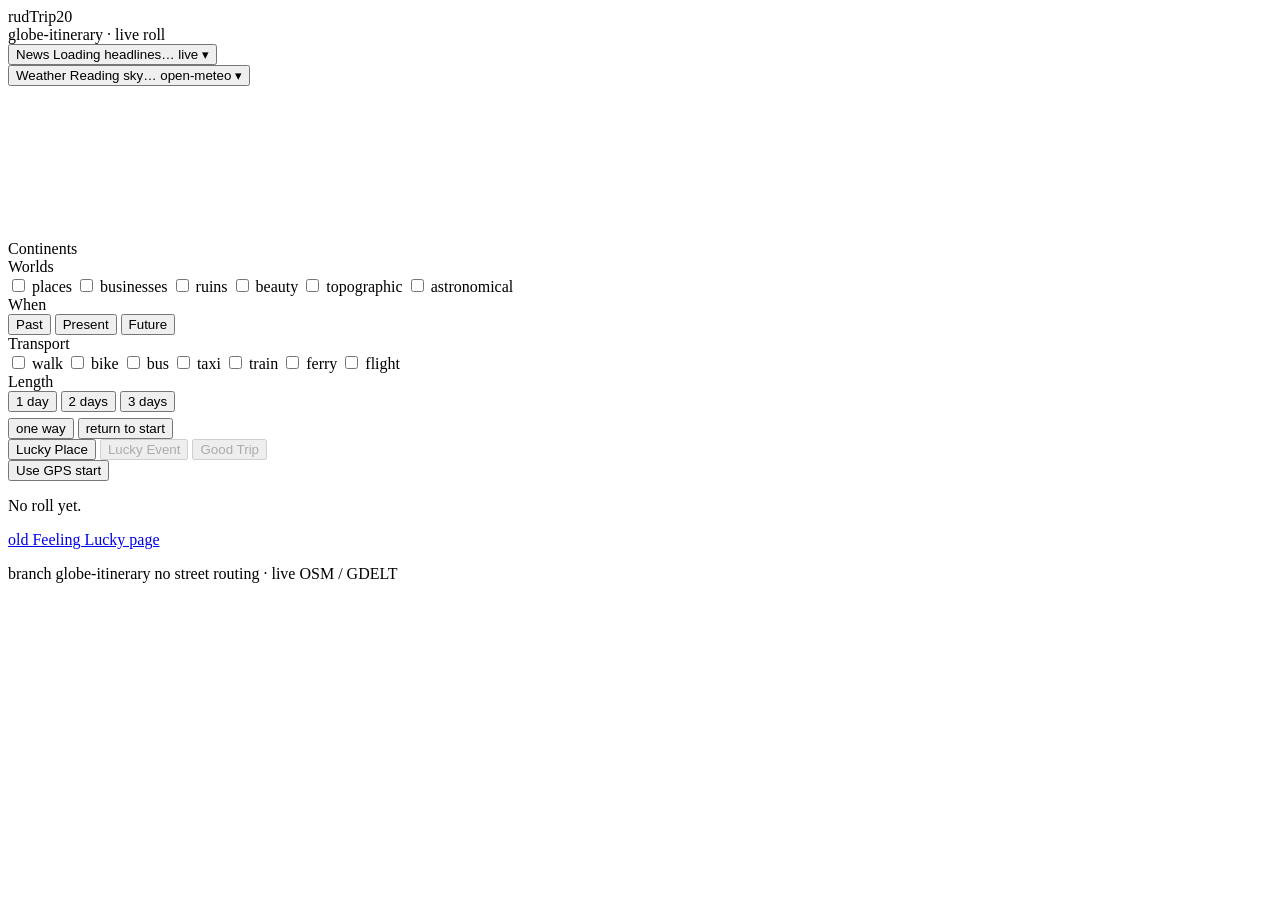
==== globe.html @ 2996060b "Add globe + itinerary shell; keep old index as entry" ====
<!DOCTYPE html>
<html lang="en">
<head>
  <meta charset="UTF-8" />
  <meta name="viewport" content="width=device-width, initial-scale=1" />
  <title>rudTrip20 · globe</title>
  <link rel="manifest" href="manifest.webmanifest" />
  <link rel="preconnect" href="https://fonts.googleapis.com" />
  <link rel="preconnect" href="https://fonts.gstatic.com" crossorigin />
  <link href="https://fonts.googleapis.com/css2?family=IBM+Plex+Mono:wght@400;500&family=IBM+Plex+Sans:wght@400;500;600&display=swap" rel="stylesheet" />
  <link rel="stylesheet" href="css/app.css" />
</head>
<body>
  <header class="app-header">
    <div class="mark">rud<span>Trip20</span></div>
    <div class="mode">globe-itinerary · live roll</div>
  </header>

  <section class="bar" id="news-bar">
    <button class="bar-head" type="button">
      <span class="bar-label">News</span>
      <span class="bar-summary" id="news-summary">Loading headlines…</span>
      <span class="bar-meta" id="news-meta">live</span>
      <span class="chev">▾</span>
    </button>
    <div class="bar-body" id="news-body"></div>
  </section>

  <section class="bar" id="weather-bar">
    <button class="bar-head" type="button">
      <span class="bar-label">Weather</span>
      <span class="bar-summary" id="wx-summary">Reading sky…</span>
      <span class="bar-meta">open-meteo</span>
      <span class="chev">▾</span>
    </button>
    <div class="bar-body" id="wx-body"></div>
  </section>

  <main class="stage">
    <div class="globe-wrap">
      <svg id="globe" role="img" aria-label="Continent globe"></svg>
    </div>
    <aside class="side">
      <div>
        <div class="group-title">Continents</div>
        <div class="ticks" id="continent-ticks"></div>
      </div>
      <div id="region-block" hidden>
        <div class="group-title" id="region-title">Regions</div>
        <div class="ticks" id="region-ticks"></div>
      </div>
      <div>
        <div class="group-title">Worlds</div>
        <div class="ticks" id="world-ticks">
          <label><input type="checkbox" data-key="places"> places</label>
          <label><input type="checkbox" data-key="businesses"> businesses</label>
          <label><input type="checkbox" data-key="ruins"> ruins</label>
          <label><input type="checkbox" data-key="beauty"> beauty</label>
          <label><input type="checkbox" data-key="topographic"> topographic</label>
          <label><input type="checkbox" data-key="astronomical"> astronomical</label>
        </div>
      </div>
      <div>
        <div class="group-title">When</div>
        <div class="days">
          <button data-era="past" type="button">Past</button>
          <button class="on" data-era="present" type="button">Present</button>
          <button data-era="future" type="button">Future</button>
        </div>
      </div>
      <div>
        <div class="group-title">Transport</div>
        <div class="ticks" id="mode-ticks">
          <label><input type="checkbox" data-key="walk"> walk</label>
          <label><input type="checkbox" data-key="bike"> bike</label>
          <label><input type="checkbox" data-key="bus"> bus</label>
          <label><input type="checkbox" data-key="taxi"> taxi</label>
          <label><input type="checkbox" data-key="train"> train</label>
          <label><input type="checkbox" data-key="ferry"> ferry</label>
          <label><input type="checkbox" data-key="flight"> flight</label>
        </div>
      </div>
      <div>
        <div class="group-title">Length</div>
        <div class="days">
          <button class="on" data-days="1" type="button">1 day</button>
          <button data-days="2" type="button">2 days</button>
          <button data-days="3" type="button">3 days</button>
        </div>
        <div class="dir days" style="margin-top:.4rem">
          <button class="on" data-dir="one" type="button">one way</button>
          <button data-dir="return" type="button">return to start</button>
        </div>
      </div>
      <div class="lucky-row">
        <button class="lucky on" id="lucky-place" type="button">Lucky Place</button>
        <button class="lucky" type="button" disabled>Lucky Event</button>
        <button class="lucky" type="button" disabled>Good Trip</button>
      </div>
      <button class="lucky" id="gps-btn" type="button">Use GPS start</button>
      <p class="status" id="status"></p>
      <div class="target-name" id="target-name">No roll yet.</div>
      <div class="target-loc" id="target-loc"></div>
      <div class="chain" id="chain"></div>
      <p class="legacy"><a href="index.html">old Feeling Lucky page</a></p>
    </aside>
  </main>

  <footer class="app-footer">
    <span>branch globe-itinerary</span>
    <span>no street routing · live OSM / GDELT</span>
  </footer>

  <script src="search-engine.js"></script>
  <script type="module" src="js/app.js"></script>
</body>
</html>
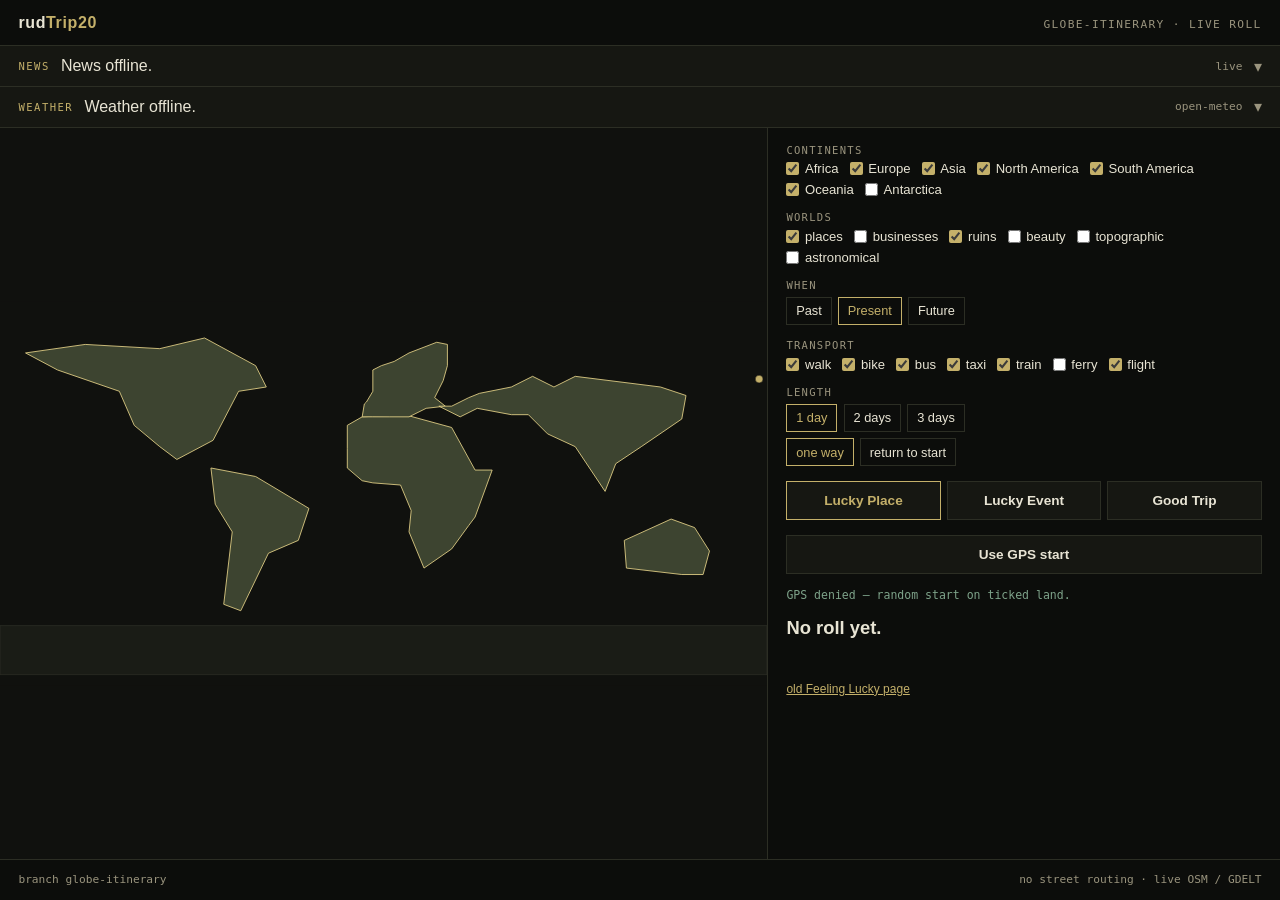
==== commit 31774463: "Enable Lucky Event and Good Trip buttons" ====
--- a/globe.html
+++ b/globe.html
@@ -93,9 +93,9 @@
         </div>
       </div>
       <div class="lucky-row">
-        <button class="lucky on" id="lucky-place" type="button">Lucky Place</button>
-        <button class="lucky" type="button" disabled>Lucky Event</button>
-        <button class="lucky" type="button" disabled>Good Trip</button>
+        <button class="lucky on" id="lucky-place" data-lucky="place" type="button">Lucky Place</button>
+        <button class="lucky" id="lucky-event" data-lucky="event" type="button">Lucky Event</button>
+        <button class="lucky" id="lucky-trip" data-lucky="trip" type="button">Good Trip</button>
       </div>
       <button class="lucky" id="gps-btn" type="button">Use GPS start</button>
       <p class="status" id="status"></p>
--- a/css/app.css
+++ b/css/app.css
@@ -0,0 +1,74 @@
+:root {
+  --bg: #0c0d0b;
+  --panel: #161712;
+  --panel-2: #1e2018;
+  --ink: #e8e4d4;
+  --muted: #9a947e;
+  --line: #2c2e24;
+  --accent: #c4b06a;
+  --accent-2: #7ea38a;
+  --warn: #c47a4a;
+  --font: "IBM Plex Sans", "Segoe UI", sans-serif;
+  --mono: "IBM Plex Mono", ui-monospace, monospace;
+}
+* { box-sizing: border-box; margin: 0; padding: 0; }
+html, body { min-height: 100%; background: var(--bg); color: var(--ink); font-family: var(--font); }
+body { display: flex; flex-direction: column; min-height: 100vh; }
+button { font: inherit; color: inherit; background: none; border: 0; cursor: pointer; }
+a { color: var(--accent); }
+.app-header, .app-footer {
+  display: flex; align-items: baseline; justify-content: space-between; gap: 1rem;
+  padding: 0.85rem 1.15rem; border-bottom: 1px solid var(--line);
+}
+.app-footer { border-bottom: 0; border-top: 1px solid var(--line); font-family: var(--mono); font-size: 0.7rem; color: var(--muted); }
+.mark { font-weight: 600; letter-spacing: 0.04em; }
+.mark span { color: var(--accent); }
+.mode { font-family: var(--mono); font-size: 0.7rem; color: var(--muted); letter-spacing: 0.12em; text-transform: uppercase; }
+.bar { border-bottom: 1px solid var(--line); background: var(--panel); }
+.bar-head { display: flex; align-items: center; gap: 0.7rem; width: 100%; padding: 0.65rem 1.15rem; text-align: left; }
+.bar-label { font-family: var(--mono); font-size: 0.66rem; letter-spacing: 0.14em; text-transform: uppercase; color: var(--accent); }
+.bar-summary { flex: 1; min-width: 0; overflow: hidden; white-space: nowrap; text-overflow: ellipsis; }
+.bar-meta { font-family: var(--mono); font-size: 0.7rem; color: var(--muted); }
+.chev { color: var(--muted); transition: transform .2s; }
+.bar.open .chev { transform: rotate(180deg); }
+.bar-body { display: none; padding: 0 1.15rem 1rem; border-top: 1px dashed var(--line); background: var(--panel-2); }
+.bar.open .bar-body { display: block; }
+.news-list { list-style: none; display: grid; gap: 0.5rem; padding-top: 0.8rem; }
+.news-list li { display: grid; grid-template-columns: 4.2rem 1fr; gap: 0.7rem; }
+.news-list time { font-family: var(--mono); font-size: 0.68rem; color: var(--muted); }
+.news-source { display: block; font-size: 0.75rem; color: var(--muted); margin-top: 0.1rem; }
+.wx-grid { display: grid; grid-template-columns: repeat(auto-fill, minmax(88px, 1fr)); gap: 0.45rem; padding-top: 0.8rem; }
+.wx-card { background: var(--panel); border: 1px solid var(--line); padding: 0.5rem 0.55rem; }
+.wx-card .d { font-family: var(--mono); font-size: 0.66rem; color: var(--muted); text-transform: uppercase; }
+.wx-card .t { font-size: 1.05rem; margin: 0.15rem 0; }
+.wx-card .c { font-size: 0.72rem; color: var(--muted); }
+.stage { display: grid; grid-template-columns: minmax(0, 1.2fr) minmax(280px, 0.8fr); gap: 0; flex: 1; }
+@media (max-width: 820px) { .stage { grid-template-columns: 1fr; } }
+.globe-wrap { border-right: 1px solid var(--line); min-height: 420px; position: relative; background: #10110e; }
+#globe { width: 100%; height: 100%; min-height: 420px; display: block; }
+.globe-wrap svg { width: 100%; height: 100%; min-height: 420px; }
+.land { fill: #2a2d22; stroke: #c4b06a; stroke-width: 0.6; cursor: pointer; }
+.land.on { fill: #3d4430; stroke: #e8d48a; stroke-width: 1.1; }
+.land.off { fill: #1a1c16; stroke: #3a3d32; }
+.arc { fill: none; stroke: var(--accent-2); stroke-width: 1.4; stroke-dasharray: 4 3; }
+.pin { fill: var(--accent); stroke: #111; stroke-width: 0.6; }
+.side { padding: 1rem 1.15rem 1.4rem; display: flex; flex-direction: column; gap: 0.9rem; }
+.ticks { display: flex; flex-wrap: wrap; gap: 0.35rem 0.7rem; font-size: 0.82rem; }
+.ticks label { display: flex; align-items: center; gap: 0.35rem; color: var(--ink); }
+.ticks input { accent-color: var(--accent); }
+.group-title { font-family: var(--mono); font-size: 0.66rem; letter-spacing: 0.12em; text-transform: uppercase; color: var(--muted); margin-bottom: 0.35rem; }
+.lucky-row { display: grid; grid-template-columns: 1fr 1fr 1fr; gap: 0.4rem; }
+.lucky { border: 1px solid var(--line); background: var(--panel); padding: 0.7rem 0.4rem; font-weight: 600; font-size: 0.85rem; }
+.lucky:hover, .lucky.on { border-color: var(--accent); color: var(--accent); }
+.lucky:disabled { opacity: 0.45; }
+.days { display: flex; gap: 0.4rem; }
+.days button, .dir button { border: 1px solid var(--line); padding: 0.35rem 0.55rem; font-size: 0.8rem; }
+.days button.on, .dir button.on { border-color: var(--accent); color: var(--accent); }
+.chain { font-size: 0.88rem; line-height: 1.55; color: var(--ink); }
+.chain .step { margin: 0.35rem 0; }
+.chain .who { color: var(--accent); }
+.status { font-family: var(--mono); font-size: 0.72rem; color: var(--accent-2); min-height: 1.1em; }
+.target-name { font-size: 1.15rem; font-weight: 600; }
+.target-loc { color: var(--muted); font-size: 0.85rem; }
+.status-bad { color: var(--warn); }
+.legacy { color: var(--muted); font-size: 0.75rem; }
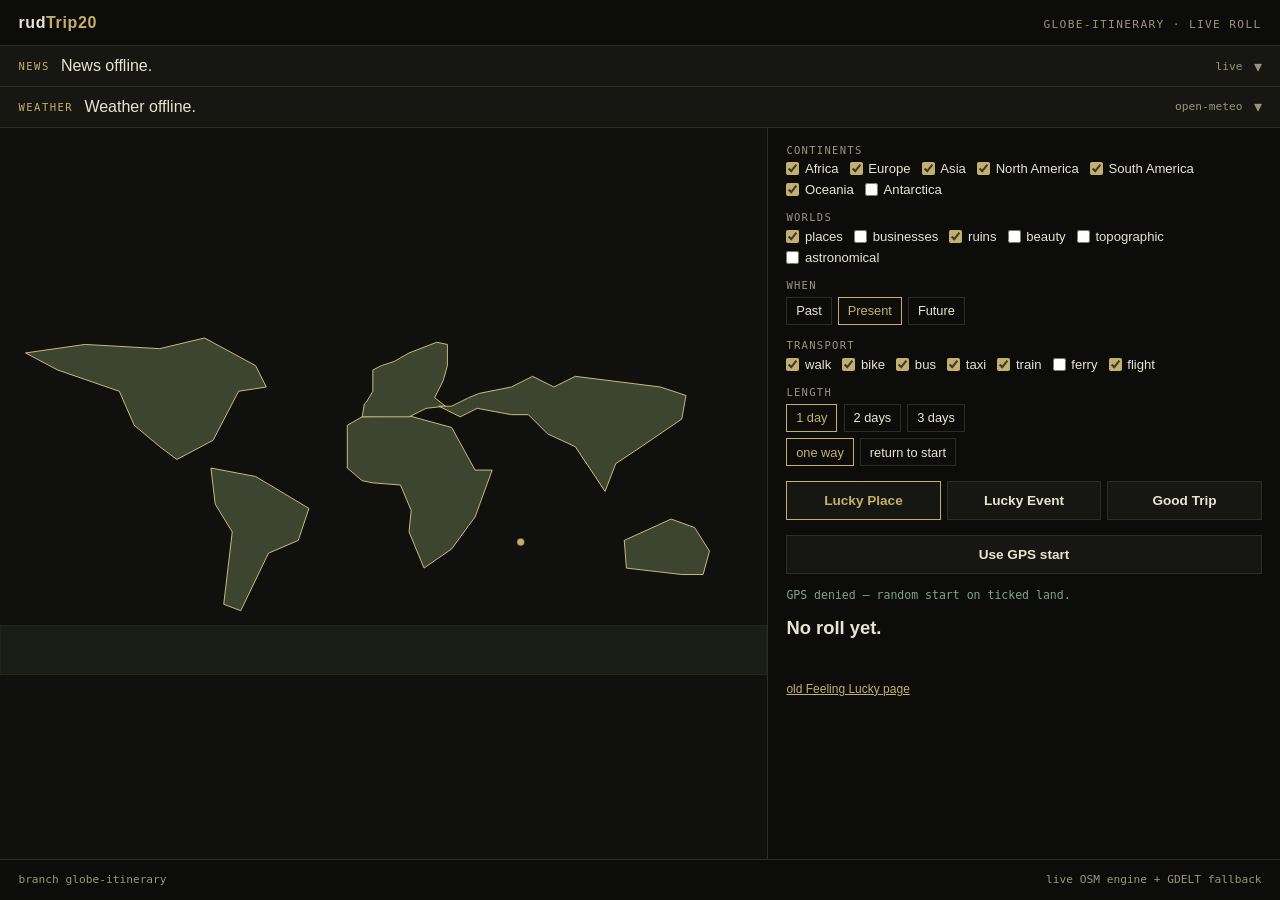
==== commit a285a8a4: "Load engine world-tag helper after search-engine" ====
--- a/globe.html
+++ b/globe.html
@@ -108,10 +108,11 @@
 
   <footer class="app-footer">
     <span>branch globe-itinerary</span>
-    <span>no street routing · live OSM / GDELT</span>
+    <span>live OSM engine + GDELT fallback</span>
   </footer>
 
   <script src="search-engine.js"></script>
+  <script src="js/engine-worlds.js"></script>
   <script type="module" src="js/app.js"></script>
 </body>
 </html>
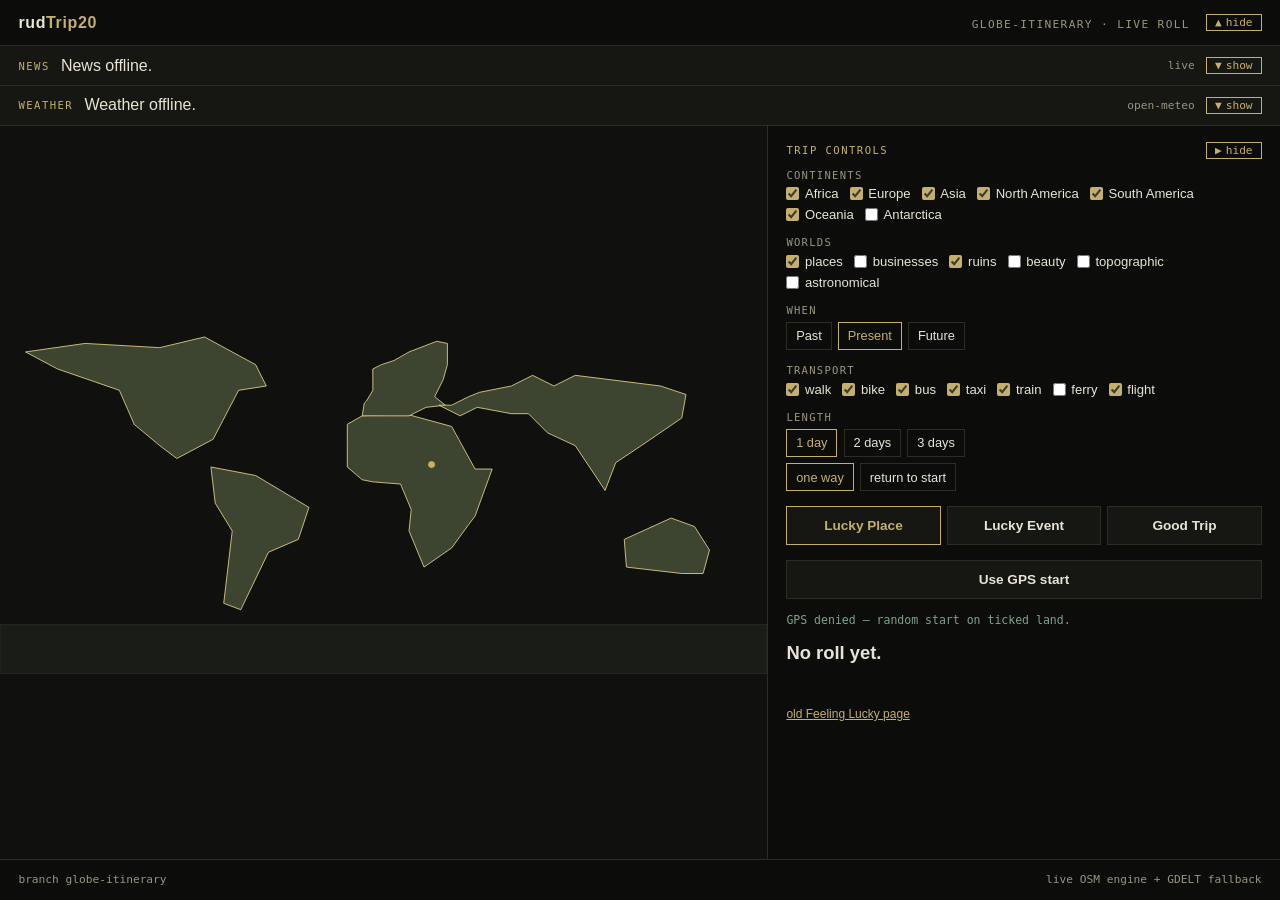
==== commit ab72ffe5: "One hide / show toggle for every panel; dashboard back in its column Adds js/panel-toggle.js (the pa" ====
--- a/globe.html
+++ b/globe.html
@@ -11,36 +11,44 @@
   <link rel="stylesheet" href="css/app.css" />
 </head>
 <body>
-  <header class="app-header">
+  <header class="app-header sf-phead" id="globeHeader">
     <div class="mark">rud<span>Trip20</span></div>
     <div class="mode">globe-itinerary · live roll</div>
+    <button class="sf-ptoggle" type="button" data-panel-toggle="globe-header"><span class="sf-pt-icon"></span><span class="sf-pt-label"></span></button>
   </header>
+  <!-- Brings the top bar back once it has been hidden -->
+  <button class="sf-ptab top-tab" type="button" data-panel-toggle="globe-header"><span class="sf-pt-icon"></span><span class="sf-pt-label" data-closed="rudTrip20"></span></button>
 
-  <section class="bar" id="news-bar">
-    <button class="bar-head" type="button">
-      <span class="bar-label">News</span>
+  <section class="bar sf-panel-collapsed" id="news-bar">
+    <button class="bar-head sf-phead" type="button" data-panel-toggle="globe-news">
+      <span class="bar-label sf-ptitle">News</span>
       <span class="bar-summary" id="news-summary">Loading headlines…</span>
       <span class="bar-meta" id="news-meta">live</span>
-      <span class="chev">▾</span>
+      <span class="sf-ptoggle"><span class="sf-pt-icon"></span><span class="sf-pt-label"></span></span>
     </button>
-    <div class="bar-body" id="news-body"></div>
+    <div class="bar-body sf-pbody" id="news-body"></div>
   </section>
 
-  <section class="bar" id="weather-bar">
-    <button class="bar-head" type="button">
-      <span class="bar-label">Weather</span>
+  <section class="bar sf-panel-collapsed" id="weather-bar">
+    <button class="bar-head sf-phead" type="button" data-panel-toggle="globe-weather">
+      <span class="bar-label sf-ptitle">Weather</span>
       <span class="bar-summary" id="wx-summary">Reading sky…</span>
       <span class="bar-meta">open-meteo</span>
-      <span class="chev">▾</span>
+      <span class="sf-ptoggle"><span class="sf-pt-icon"></span><span class="sf-pt-label"></span></span>
     </button>
-    <div class="bar-body" id="wx-body"></div>
+    <div class="bar-body sf-pbody" id="wx-body"></div>
   </section>
 
   <main class="stage">
     <div class="globe-wrap">
       <svg id="globe" role="img" aria-label="Continent globe"></svg>
     </div>
-    <aside class="side">
+    <aside class="side" id="globeSide">
+      <div class="sf-phead side-head">
+        <span class="sf-ptitle">Trip controls</span>
+        <button class="sf-ptoggle" type="button" data-panel-toggle="globe-side"><span class="sf-pt-icon"></span><span class="sf-pt-label"></span></button>
+      </div>
+      <div class="sf-pbody side-body">
       <div>
         <div class="group-title">Continents</div>
         <div class="ticks" id="continent-ticks"></div>
@@ -103,7 +111,10 @@
       <div class="target-loc" id="target-loc"></div>
       <div class="chain" id="chain"></div>
       <p class="legacy"><a href="index.html">old Feeling Lucky page</a></p>
+      </div>
     </aside>
+    <!-- Brings the trip controls back once they have been hidden (wide screens) -->
+    <button class="sf-ptab side-tab" type="button" data-panel-toggle="globe-side"><span class="sf-pt-icon"></span><span class="sf-pt-label" data-closed="Trip controls"></span></button>
   </main>
 
   <footer class="app-footer">
@@ -111,6 +122,8 @@
     <span>live OSM engine + GDELT fallback</span>
   </footer>
 
+  <script src="js/panel-toggle.js"></script>
+  <script src="js/globe-panels.js"></script>
   <script src="search-engine.js"></script>
   <script src="js/engine-worlds.js"></script>
   <script type="module" src="js/app.js"></script>
--- a/css/app.css
+++ b/css/app.css
@@ -29,10 +29,7 @@
 .bar-label { font-family: var(--mono); font-size: 0.66rem; letter-spacing: 0.14em; text-transform: uppercase; color: var(--accent); }
 .bar-summary { flex: 1; min-width: 0; overflow: hidden; white-space: nowrap; text-overflow: ellipsis; }
 .bar-meta { font-family: var(--mono); font-size: 0.7rem; color: var(--muted); }
-.chev { color: var(--muted); transition: transform .2s; }
-.bar.open .chev { transform: rotate(180deg); }
-.bar-body { display: none; padding: 0 1.15rem 1rem; border-top: 1px dashed var(--line); background: var(--panel-2); }
-.bar.open .bar-body { display: block; }
+.bar-body { padding: 0 1.15rem 1rem; border-top: 1px dashed var(--line); background: var(--panel-2); }
 .news-list { list-style: none; display: grid; gap: 0.5rem; padding-top: 0.8rem; }
 .news-list li { display: grid; grid-template-columns: 4.2rem 1fr; gap: 0.7rem; }
 .news-list time { font-family: var(--mono); font-size: 0.68rem; color: var(--muted); }
@@ -72,3 +69,34 @@
 .target-loc { color: var(--muted); font-size: 0.85rem; }
 .status-bad { color: var(--warn); }
 .legacy { color: var(--muted); font-size: 0.75rem; }
+
+/* ── Panels: one header, one hide / show toggle (js/panel-toggle.js, js/globe-panels.js) ── */
+:root {
+  --sf-panel-accent: var(--accent); --sf-panel-text: var(--accent); --sf-panel-ink: var(--bg);
+  --sf-panel-font: var(--mono); --sf-panel-font-size: 0.7rem; --sf-panel-radius: 0;
+  --sf-panel-title-font: var(--mono); --sf-panel-title-size: 0.66rem; --sf-panel-title-spacing: 0.14em;
+}
+.sf-ptitle { text-transform: uppercase; }
+.sf-ptoggle { color: var(--muted); border-color: var(--line); }
+.bar-head:hover .sf-ptoggle, .bar-head:focus-visible .sf-ptoggle { background: var(--accent); color: var(--bg); border-color: var(--accent); }
+.bar-head .sf-ptoggle { margin-left: 0; }
+/* top bar: hidden = gone, a tab under the top edge brings it back */
+.app-header .mode { margin-left: auto; }
+.app-header .sf-ptoggle { align-self: center; margin-left: 0; }
+body.sf-hidden-globe-header .app-header { display: none; }
+.sf-ptab.top-tab { display: none; align-self: center; padding: 2px 14px; }
+body.sf-hidden-globe-header .sf-ptab.top-tab { display: flex; }
+/* trip controls: a column on wide screens (hidden = edge tab), a sheet under
+   the globe on phones (hidden = folds up to its header) */
+.side { gap: 0.6rem; }
+.side-body { display: flex; flex-direction: column; gap: 0.9rem; }
+.sf-ptab.side-tab { display: none; writing-mode: vertical-rl; justify-content: flex-start; padding: 12px 0; letter-spacing: 0.1em; text-transform: uppercase; }
+.sf-ptab.side-tab .sf-pt-icon { writing-mode: horizontal-tb; }
+.side.sf-panel-collapsed { display: none; }
+body.sf-hidden-globe-side .stage { grid-template-columns: minmax(0, 1fr) 28px; }
+body.sf-hidden-globe-side .sf-ptab.side-tab { display: flex; }
+@media (max-width: 820px) {
+  .side.sf-panel-collapsed { display: flex; }
+  body.sf-hidden-globe-side .stage { grid-template-columns: 1fr; }
+  body.sf-hidden-globe-side .sf-ptab.side-tab { display: none; }
+}
